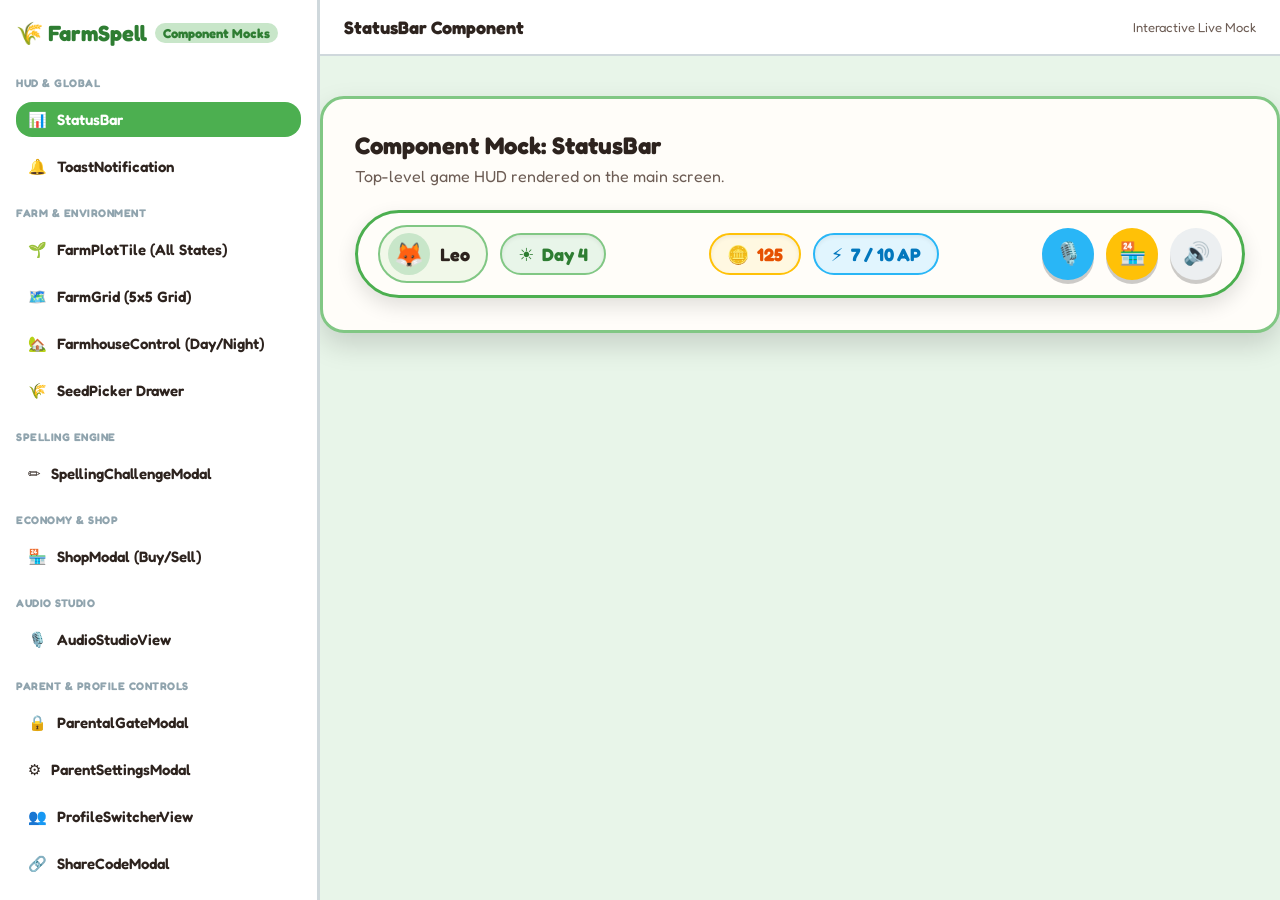
==== ux/components/mocks/index.html @ 651811c6 "feat(mocks): add interactive HTML component mocks and gallery viewer" ====
<!DOCTYPE html>
<html lang="en">
<head>
  <meta charset="UTF-8">
  <meta name="viewport" content="width=device-width, initial-scale=1.0">
  <title>FarmSpell - UI Component Mocks Gallery</title>
  <link rel="stylesheet" href="styles.css">
  <style>
    body {
      display: flex;
      height: 100vh;
      overflow: hidden;
      background: #ECEFF1;
    }

    /* Sidebar Navigation */
    .sidebar {
      width: 320px;
      background: #FFFFFF;
      border-right: 3px solid #CFD8DC;
      display: flex;
      flex-direction: column;
      padding: 20px 16px;
      gap: 12px;
      overflow-y: auto;
    }

    .brand-title {
      font-size: 22px;
      font-weight: 700;
      color: var(--color-farm-green-dark);
      display: flex;
      align-items: center;
      gap: 8px;
      margin-bottom: 8px;
    }

    .nav-category {
      font-size: 11px;
      font-weight: 700;
      color: #90A4AE;
      text-transform: uppercase;
      letter-spacing: 0.5px;
      margin-top: 10px;
    }

    .nav-item {
      display: flex;
      align-items: center;
      gap: 10px;
      padding: 8px 12px;
      border-radius: var(--radius-md);
      font-size: 15px;
      font-weight: 600;
      color: var(--color-text-primary);
      text-decoration: none;
      transition: background var(--duration-quick);
      cursor: pointer;
    }
    .nav-item:hover {
      background: #F1F8E9;
    }
    .nav-item.active {
      background: var(--color-farm-green-main);
      color: white;
    }

    /* Main Preview Stage */
    .preview-stage {
      flex: 1;
      display: flex;
      flex-direction: column;
      overflow: hidden;
    }

    .preview-header {
      background: #FFFFFF;
      padding: 16px 24px;
      border-bottom: 2px solid #CFD8DC;
      display: flex;
      align-items: center;
      justify-content: space-between;
    }

    .preview-iframe {
      flex: 1;
      border: none;
      width: 100%;
      height: 100%;
      background: #E8F5E9;
    }
  </style>
</head>
<body>
  <!-- Sidebar -->
  <div class="sidebar">
    <div class="brand-title">
      <span>🌾 FarmSpell</span>
      <span style="font-size: 13px; background: #C8E6C9; padding: 2px 8px; border-radius: 12px;">Component Mocks</span>
    </div>

    <div class="nav-category">HUD & Global</div>
    <a class="nav-item active" onclick="loadMock('status-bar.html', this)">
      <span>📊</span> StatusBar
    </a>
    <a class="nav-item" onclick="loadMock('toast-notification.html', this)">
      <span>🔔</span> ToastNotification
    </a>

    <div class="nav-category">Farm & Environment</div>
    <a class="nav-item" onclick="loadMock('farm-plot-tile.html', this)">
      <span>🌱</span> FarmPlotTile (All States)
    </a>
    <a class="nav-item" onclick="loadMock('farm-grid.html', this)">
      <span>🗺️</span> FarmGrid (5x5 Grid)
    </a>
    <a class="nav-item" onclick="loadMock('farmhouse-control.html', this)">
      <span>🏡</span> FarmhouseControl (Day/Night)
    </a>
    <a class="nav-item" onclick="loadMock('seed-picker.html', this)">
      <span>🌾</span> SeedPicker Drawer
    </a>

    <div class="nav-category">Spelling Engine</div>
    <a class="nav-item" onclick="loadMock('spelling-challenge-modal.html', this)">
      <span>✏️</span> SpellingChallengeModal
    </a>

    <div class="nav-category">Economy & Shop</div>
    <a class="nav-item" onclick="loadMock('shop-modal.html', this)">
      <span>🏪</span> ShopModal (Buy/Sell)
    </a>

    <div class="nav-category">Audio Studio</div>
    <a class="nav-item" onclick="loadMock('audio-studio-view.html', this)">
      <span>🎙️</span> AudioStudioView
    </a>

    <div class="nav-category">Parent & Profile Controls</div>
    <a class="nav-item" onclick="loadMock('parental-gate-modal.html', this)">
      <span>🔒</span> ParentalGateModal
    </a>
    <a class="nav-item" onclick="loadMock('parent-settings-modal.html', this)">
      <span>⚙️</span> ParentSettingsModal
    </a>
    <a class="nav-item" onclick="loadMock('profile-switcher-view.html', this)">
      <span>👥</span> ProfileSwitcherView
    </a>
    <a class="nav-item" onclick="loadMock('share-code-modal.html', this)">
      <span>🔗</span> ShareCodeModal
    </a>
  </div>

  <!-- Main Preview Stage -->
  <div class="preview-stage">
    <div class="preview-header">
      <h3 id="current-title" style="font-size: 18px; color: var(--color-text-primary);">StatusBar Component</h3>
      <span style="font-size: 13px; color: var(--color-text-muted);">Interactive Live Mock</span>
    </div>
    <iframe id="mock-frame" class="preview-iframe" src="status-bar.html"></iframe>
  </div>

  <script>
    function loadMock(url, el) {
      document.querySelectorAll('.nav-item').forEach(item => item.classList.remove('active'));
      el.classList.add('active');
      document.getElementById('mock-frame').src = url;
      document.getElementById('current-title').textContent = el.textContent.trim() + ' Component';
    }
  </script>
</body>
</html>
---- ux/components/mocks/styles.css ----
@import url('https://fonts.googleapis.com/css2?family=Fredoka:wght@400;500;600;700&display=swap');

:root {
  /* Primary & Environment */
  --color-farm-green-main: #4CAF50;
  --color-farm-green-dark: #2E7D32;
  --color-farm-green-light: #81C784;
  --color-sprout-yellow-green: #8BC34A;
  --color-sky-blue: #29B6F6;
  --color-sky-blue-dark: #0288D1;

  /* Soil & Plots */
  --color-soil-dry: #8D6E63;
  --color-soil-wet: #4E342E;
  --color-soil-border: #3E2723;
  --color-withered-gray: #78909C;

  /* Currency & Rewards */
  --color-coin-gold: #FFC107;
  --color-coin-gold-dark: #FFA000;
  --color-star-yellow: #FFEB3B;

  /* Neutrals & Surfaces */
  --color-surface-card: #FFFDF9;
  --color-surface-overlay: rgba(33, 33, 33, 0.65);
  --color-text-primary: #2D231E;
  --color-text-muted: #6D5D55;
  --color-text-inverted: #FFFFFF;

  /* Status & Feedback */
  --color-feedback-error: #E53935;
  --color-feedback-success: #43A047;
  --color-feedback-warning: #FB8C00;
  --color-record-red: #E53935;

  /* Radii */
  --radius-sm: 8px;
  --radius-md: 16px;
  --radius-lg: 24px;
  --radius-full: 9999px;

  /* Durations & Easings */
  --duration-instant: 100ms;
  --duration-quick: 200ms;
  --duration-standard: 300ms;
  --ease-spring: cubic-bezier(0.34, 1.56, 0.64, 1);
  --ease-smooth: cubic-bezier(0.25, 0.1, 0.25, 1.0);
}

* {
  box-sizing: border-box;
  margin: 0;
  padding: 0;
  user-select: none;
  -webkit-user-select: none;
}

body {
  font-family: 'Fredoka', system-ui, -apple-system, sans-serif;
  color: var(--color-text-primary);
  background-color: #E8F5E9;
  -webkit-font-smoothing: antialiased;
}

/* 3D Tactile Buttons */
.btn-tactile {
  display: inline-flex;
  align-items: center;
  justify-content: center;
  gap: 8px;
  min-height: 56px;
  padding: 12px 24px;
  font-family: inherit;
  font-size: 20px;
  font-weight: 700;
  border-radius: var(--radius-md);
  border: none;
  cursor: pointer;
  transition: transform var(--duration-instant), box-shadow var(--duration-instant);
}

.btn-tactile:active {
  transform: translateY(4px);
}

.btn-green {
  background-color: var(--color-farm-green-main);
  color: var(--color-text-inverted);
  box-shadow: 0 5px 0 var(--color-farm-green-dark);
}
.btn-green:active {
  box-shadow: 0 1px 0 var(--color-farm-green-dark);
}

.btn-blue {
  background-color: var(--color-sky-blue);
  color: var(--color-text-inverted);
  box-shadow: 0 5px 0 var(--color-sky-blue-dark);
}
.btn-blue:active {
  box-shadow: 0 1px 0 var(--color-sky-blue-dark);
}

.btn-gold {
  background-color: var(--color-coin-gold);
  color: var(--color-text-primary);
  box-shadow: 0 5px 0 var(--color-coin-gold-dark);
}
.btn-gold:active {
  box-shadow: 0 1px 0 var(--color-coin-gold-dark);
}

.btn-red {
  background-color: var(--color-record-red);
  color: var(--color-text-inverted);
  box-shadow: 0 5px 0 #B71C1C;
}
.btn-red:active {
  box-shadow: 0 1px 0 #B71C1C;
}

/* Glassmorphism Card Container */
.glass-card {
  background: var(--color-surface-card);
  border-radius: var(--radius-lg);
  box-shadow: 0 12px 28px rgba(0, 0, 0, 0.15);
  border: 3px solid var(--color-farm-green-light);
  padding: 24px;
}

/* Keyframes */
@keyframes errorWiggle {
  0%, 100% { transform: translateX(0); }
  20% { transform: translateX(-8px); }
  40% { transform: translateX(8px); }
  60% { transform: translateX(-6px); }
  80% { transform: translateX(6px); }
}

@keyframes pulseGlow {
  0%, 100% { box-shadow: 0 0 8px var(--color-coin-gold); transform: scale(1.0); }
  50% { box-shadow: 0 0 20px var(--color-coin-gold); transform: scale(1.03); }
}

@keyframes floatZzz {
  0% { transform: translateY(0) scale(0.8); opacity: 0; }
  50% { opacity: 1; }
  100% { transform: translateY(-30px) scale(1.2); opacity: 0; }
}
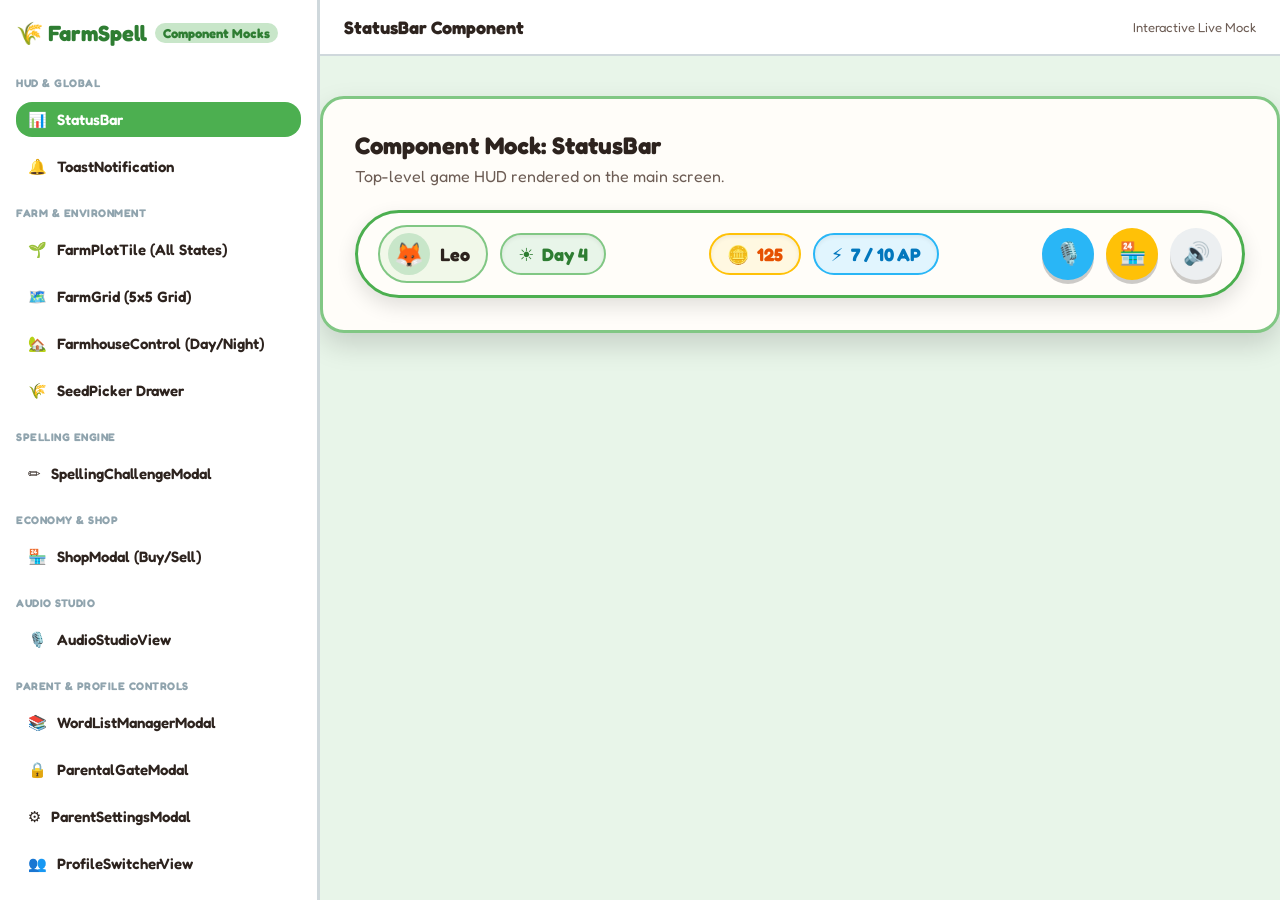
==== commit f063b5e8: "feat(curriculum): add custom parent word lists management, schema, flows, and mock" ====
--- a/ux/components/mocks/index.html
+++ b/ux/components/mocks/index.html
@@ -137,6 +137,9 @@
     </a>
 
     <div class="nav-category">Parent & Profile Controls</div>
+    <a class="nav-item" onclick="loadMock('word-list-manager-modal.html', this)">
+      <span>📚</span> WordListManagerModal
+    </a>
     <a class="nav-item" onclick="loadMock('parental-gate-modal.html', this)">
       <span>🔒</span> ParentalGateModal
     </a>
@@ -147,7 +150,7 @@
       <span>👥</span> ProfileSwitcherView
     </a>
     <a class="nav-item" onclick="loadMock('share-code-modal.html', this)">
-      <span>🔗</span> ShareCodeModal
+      <span>🔗</span> JoinCodeModal
     </a>
   </div>
 
